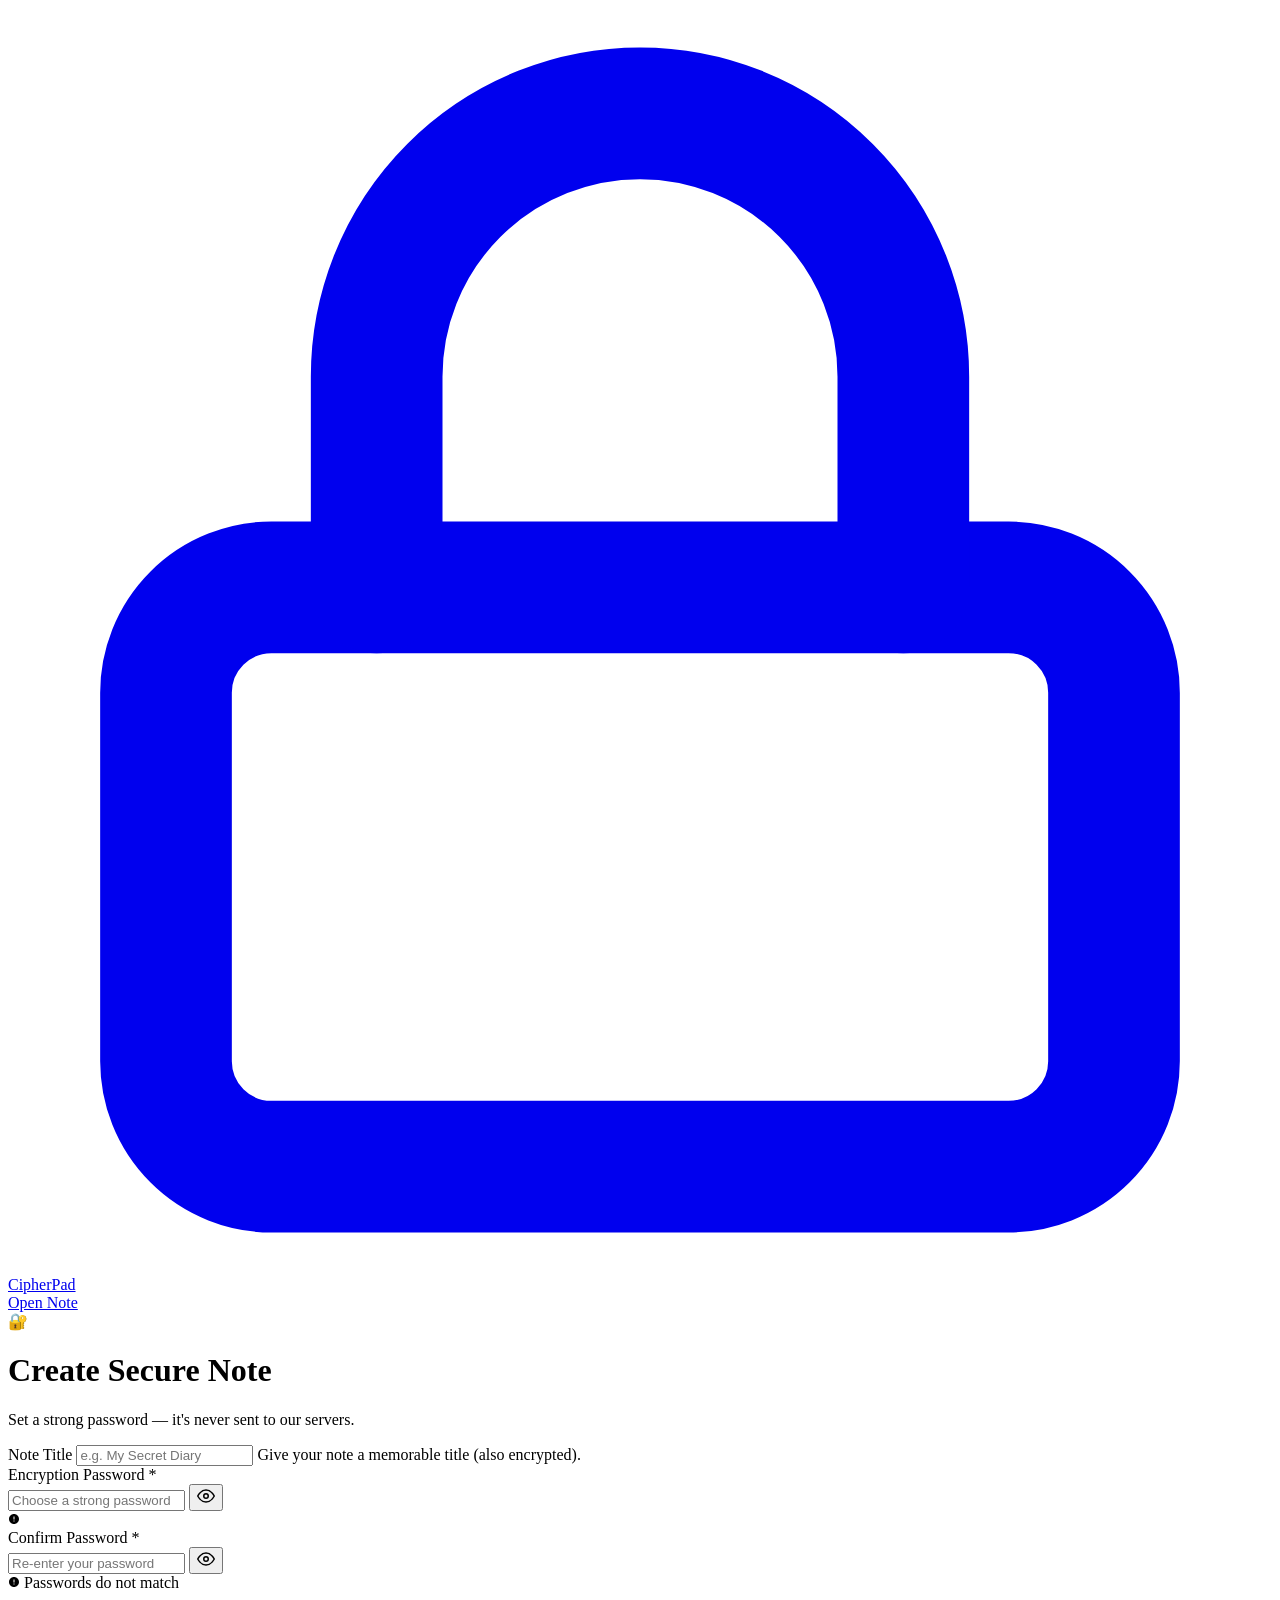
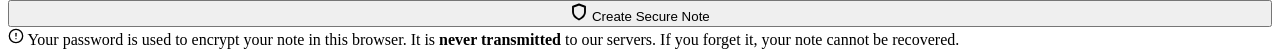
==== src/main/resources/static/create.html @ aa2deb17 "feat: initial CipherPad implementation - Spring Boot 3.4 + Java 21, AES-256-GCM encryption, 15/15 te" ====
<!DOCTYPE html>
<html lang="en">
<head>
  <meta charset="UTF-8"/>
  <meta name="viewport" content="width=device-width, initial-scale=1.0"/>
  <title>Create Secure Note — CipherPad</title>
  <meta name="description" content="Create a new encrypted private note."/>
  <link rel="stylesheet" href="/css/style.css"/>
  <link rel="icon" type="image/svg+xml" href="data:image/svg+xml,<svg xmlns='http://www.w3.org/2000/svg' viewBox='0 0 100 100'><text y='.9em' font-size='90'>🔒</text></svg>"/>
</head>
<body class="page-centered">

<nav class="navbar">
  <div class="navbar-inner">
    <a href="/" class="navbar-brand">
      <svg viewBox="0 0 24 24" fill="none" stroke="currentColor" stroke-width="2.5" stroke-linecap="round" stroke-linejoin="round">
        <rect x="3" y="11" width="18" height="11" rx="2" ry="2"/>
        <path d="M7 11V7a5 5 0 0 1 10 0v4"/>
      </svg>
      CipherPad
    </a>
    <div class="navbar-actions">
      <a href="/open.html" class="btn btn-ghost btn-sm">Open Note</a>
    </div>
  </div>
</nav>

<main>
  <div class="form-card">
    <div class="form-card-header">
      <div class="form-card-icon">🔐</div>
      <h1 class="form-card-title">Create Secure Note</h1>
      <p class="form-card-subtitle">Set a strong password — it's never sent to our servers.</p>
    </div>

    <form id="createForm" class="form-stack" novalidate>
      <!-- Title -->
      <div class="form-group">
        <label class="form-label" for="noteTitle">Note Title</label>
        <input
          type="text"
          id="noteTitle"
          name="noteTitle"
          class="form-input"
          placeholder="e.g. My Secret Diary"
          maxlength="200"
          autocomplete="off"
        />
        <span class="form-hint">Give your note a memorable title (also encrypted).</span>
      </div>

      <!-- Password -->
      <div class="form-group">
        <label class="form-label" for="password">Encryption Password <span style="color:var(--error);">*</span></label>
        <div class="input-wrapper">
          <input
            type="password"
            id="password"
            name="password"
            class="form-input"
            placeholder="Choose a strong password"
            autocomplete="new-password"
            required
          />
          <button type="button" class="toggle-password" data-target="password" aria-label="Toggle password visibility">
            <svg width="18" height="18" viewBox="0 0 24 24" fill="none" stroke="currentColor" stroke-width="2" stroke-linecap="round" stroke-linejoin="round" class="eye-icon">
              <path d="M1 12s4-8 11-8 11 8 11 8-4 8-11 8-11-8-11-8z"/>
              <circle cx="12" cy="12" r="3"/>
            </svg>
          </button>
        </div>
        <!-- Password strength -->
        <div class="password-strength" id="strengthContainer" style="display:none;">
          <div class="strength-bar"><div class="strength-fill" id="strengthFill"></div></div>
          <span class="strength-label" id="strengthLabel"></span>
        </div>
        <span class="form-error hidden" id="passwordError">
          <svg width="12" height="12" viewBox="0 0 24 24" fill="currentColor"><path d="M12 2C6.5 2 2 6.5 2 12s4.5 10 10 10 10-4.5 10-10S17.5 2 12 2zm1 15h-2v-2h2v2zm0-4h-2V7h2v6z"/></svg>
          <span></span>
        </span>
      </div>

      <!-- Confirm Password -->
      <div class="form-group">
        <label class="form-label" for="confirmPassword">Confirm Password <span style="color:var(--error);">*</span></label>
        <div class="input-wrapper">
          <input
            type="password"
            id="confirmPassword"
            name="confirmPassword"
            class="form-input"
            placeholder="Re-enter your password"
            autocomplete="new-password"
            required
          />
          <button type="button" class="toggle-password" data-target="confirmPassword" aria-label="Toggle confirm password visibility">
            <svg width="18" height="18" viewBox="0 0 24 24" fill="none" stroke="currentColor" stroke-width="2" stroke-linecap="round" stroke-linejoin="round" class="eye-icon">
              <path d="M1 12s4-8 11-8 11 8 11 8-4 8-11 8-11-8-11-8z"/>
              <circle cx="12" cy="12" r="3"/>
            </svg>
          </button>
        </div>
        <span class="form-error hidden" id="confirmError">
          <svg width="12" height="12" viewBox="0 0 24 24" fill="currentColor"><path d="M12 2C6.5 2 2 6.5 2 12s4.5 10 10 10 10-4.5 10-10S17.5 2 12 2zm1 15h-2v-2h2v2zm0-4h-2V7h2v6z"/></svg>
          <span>Passwords do not match</span>
        </span>
      </div>

      <!-- General error -->
      <div id="generalError" class="alert alert-error hidden" role="alert"></div>

      <!-- Submit -->
      <button type="submit" id="createBtn" class="btn btn-primary btn-lg" style="width:100%; margin-top:.5rem;">
        <svg width="18" height="18" viewBox="0 0 24 24" fill="none" stroke="currentColor" stroke-width="2.5" stroke-linecap="round" stroke-linejoin="round"><path d="M12 22s8-4 8-10V5l-8-3-8 3v7c0 6 8 10 8 10z"/></svg>
        Create Secure Note
      </button>

      <!-- Info -->
      <div class="alert alert-info" role="note">
        <svg width="16" height="16" viewBox="0 0 24 24" fill="none" stroke="currentColor" stroke-width="2" stroke-linecap="round" stroke-linejoin="round" style="flex-shrink:0;margin-top:.1rem;"><circle cx="12" cy="12" r="10"/><line x1="12" y1="8" x2="12" y2="12"/><line x1="12" y1="16" x2="12.01" y2="16"/></svg>
        <span>Your password is used to encrypt your note in this browser. It is <strong>never transmitted</strong> to our servers. If you forget it, your note cannot be recovered.</span>
      </div>
    </form>
  </div>
</main>

<div class="toast-container" id="toastContainer"></div>
<script src="/js/crypto.js"></script>
<script src="/js/api.js"></script>
<script src="/js/app.js"></script>
<script src="/js/create.js"></script>
</body>
</html>
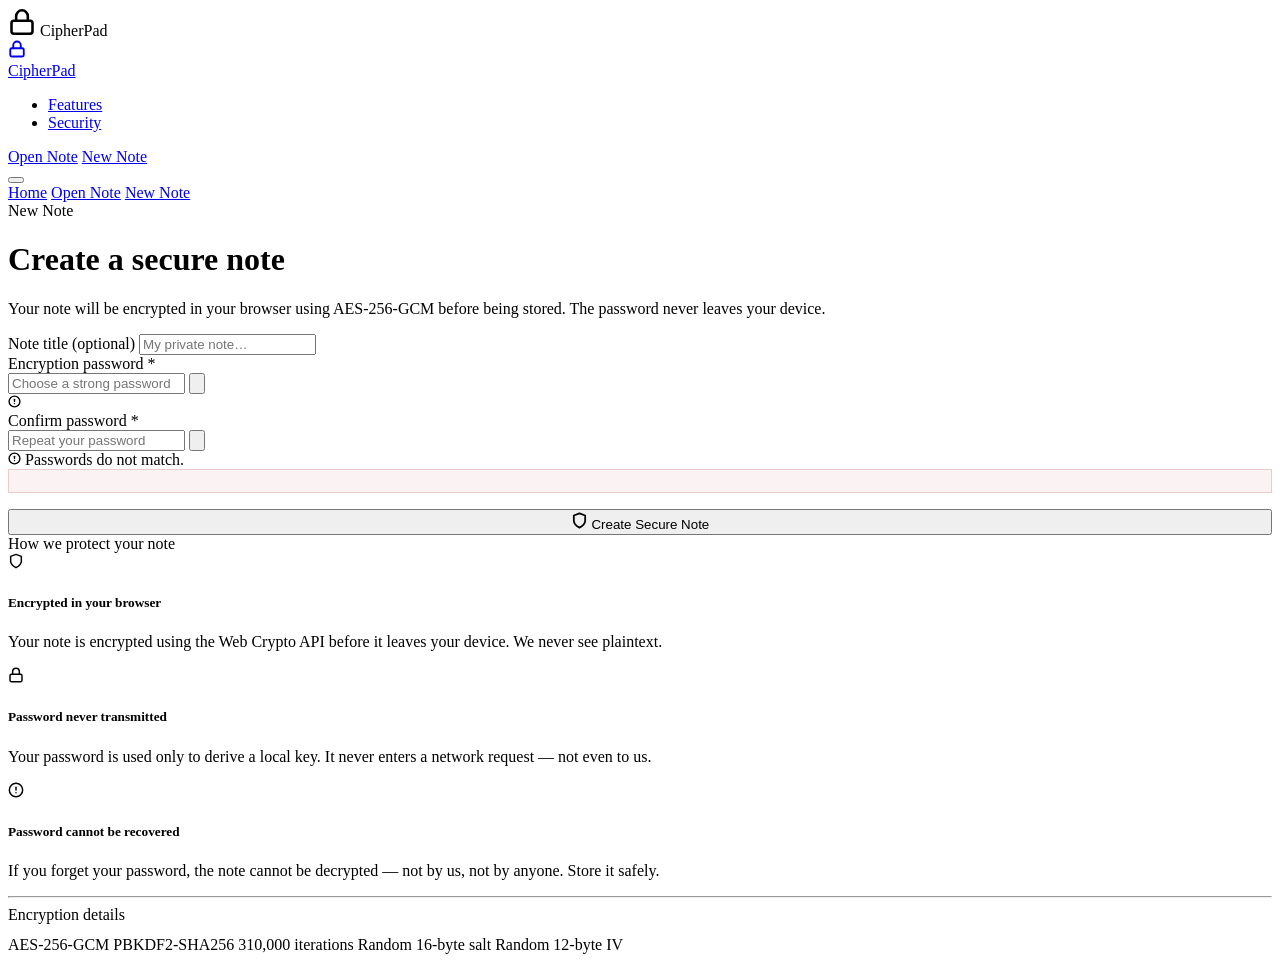
==== commit e2d7f1de: "feat: Cloudflare-inspired redesign — premium orange editorial UI Design system: - New CSS design sys" ====
--- a/src/main/resources/static/create.html
+++ b/src/main/resources/static/create.html
@@ -2,132 +2,189 @@
 <html lang="en">
 <head>
   <meta charset="UTF-8"/>
-  <meta name="viewport" content="width=device-width, initial-scale=1.0"/>
+  <meta name="viewport" content="width=device-width,initial-scale=1"/>
   <title>Create Secure Note — CipherPad</title>
-  <meta name="description" content="Create a new encrypted private note."/>
+  <meta name="description" content="Create a new AES-256-GCM encrypted private note."/>
   <link rel="stylesheet" href="/css/style.css"/>
-  <link rel="icon" type="image/svg+xml" href="data:image/svg+xml,<svg xmlns='http://www.w3.org/2000/svg' viewBox='0 0 100 100'><text y='.9em' font-size='90'>🔒</text></svg>"/>
+  <link rel="icon" type="image/svg+xml" href="data:image/svg+xml,<svg xmlns='http://www.w3.org/2000/svg' viewBox='0 0 32 32'><rect width='32' height='32' rx='7' fill='%23FF5E1F'/><path d='M16 7a5 5 0 0 0-5 5v2H9a1 1 0 0 0-1 1v9a1 1 0 0 0 1 1h14a1 1 0 0 0 1-1v-9a1 1 0 0 0-1-1h-2v-2a5 5 0 0 0-5-5zm0 2a3 3 0 0 1 3 3v2h-6v-2a3 3 0 0 1 3-3zm0 7a2 2 0 1 1 0 4 2 2 0 0 1 0-4z' fill='white'/></svg>"/>
 </head>
-<body class="page-centered">
+<body>
 
+<!-- Preloader -->
+<div id="preloader">
+  <div class="preloader-logo">
+    <svg width="28" height="28" viewBox="0 0 24 24" fill="none" stroke="currentColor" stroke-width="2.2" stroke-linecap="round" stroke-linejoin="round">
+      <rect x="3" y="11" width="18" height="11" rx="2"/><path d="M7 11V7a5 5 0 0 1 10 0v4"/>
+    </svg>
+    CipherPad
+  </div>
+  <div class="preloader-bar"><div class="preloader-fill"></div></div>
+</div>
+
+<!-- Navbar -->
 <nav class="navbar">
-  <div class="navbar-inner">
-    <a href="/" class="navbar-brand">
-      <svg viewBox="0 0 24 24" fill="none" stroke="currentColor" stroke-width="2.5" stroke-linecap="round" stroke-linejoin="round">
-        <rect x="3" y="11" width="18" height="11" rx="2" ry="2"/>
-        <path d="M7 11V7a5 5 0 0 1 10 0v4"/>
-      </svg>
-      CipherPad
-    </a>
-    <div class="navbar-actions">
-      <a href="/open.html" class="btn btn-ghost btn-sm">Open Note</a>
+  <div class="container">
+    <div class="nav-inner">
+      <a href="/" class="nav-logo">
+        <div class="nav-logo-icon">
+          <svg width="18" height="18" viewBox="0 0 24 24" fill="none" stroke="currentColor" stroke-width="2.5" stroke-linecap="round" stroke-linejoin="round">
+            <rect x="3" y="11" width="18" height="11" rx="2"/><path d="M7 11V7a5 5 0 0 1 10 0v4"/>
+          </svg>
+        </div>
+        CipherPad
+      </a>
+      <ul class="nav-links">
+        <li><a href="/#features">Features</a></li>
+        <li><a href="/#security">Security</a></li>
+      </ul>
+      <div class="nav-actions">
+        <a href="/open.html" class="nav-btn-open">Open Note</a>
+        <a href="/create.html" class="btn-primary">New Note</a>
+      </div>
+      <button class="hamburger" id="hamburger" aria-label="Menu">
+        <span></span><span></span><span></span>
+      </button>
     </div>
   </div>
+  <nav class="mobile-nav" id="mobileNav">
+    <a href="/">Home</a>
+    <a href="/open.html" class="btn-secondary">Open Note</a>
+    <a href="/create.html" class="btn-primary">New Note</a>
+  </nav>
 </nav>
 
-<main>
-  <div class="form-card">
-    <div class="form-card-header">
-      <div class="form-card-icon">🔐</div>
-      <h1 class="form-card-title">Create Secure Note</h1>
-      <p class="form-card-subtitle">Set a strong password — it's never sent to our servers.</p>
-    </div>
+<!-- Page body -->
+<div class="page-wrap">
+  <div class="container">
+    <div class="two-col">
 
-    <form id="createForm" class="form-stack" novalidate>
-      <!-- Title -->
-      <div class="form-group">
-        <label class="form-label" for="noteTitle">Note Title</label>
-        <input
-          type="text"
-          id="noteTitle"
-          name="noteTitle"
-          class="form-input"
-          placeholder="e.g. My Secret Diary"
-          maxlength="200"
-          autocomplete="off"
-        />
-        <span class="form-hint">Give your note a memorable title (also encrypted).</span>
+      <!-- Left: Form -->
+      <div class="page-col-left">
+        <div class="page-eyebrow">New Note</div>
+        <h1 class="page-title">Create a secure note</h1>
+        <p class="page-desc">Your note will be encrypted in your browser using AES-256-GCM before being stored. The password never leaves your device.</p>
+
+        <div class="form-card">
+          <form id="createForm" novalidate>
+
+            <div class="form-group">
+              <label class="form-label" for="noteTitle">Note title <span style="color:var(--text-muted);font-weight:400">(optional)</span></label>
+              <input id="noteTitle" type="text" class="form-input" placeholder="My private note…" maxlength="120" autocomplete="off"/>
+            </div>
+
+            <div class="form-group">
+              <label class="form-label" for="password">Encryption password <span style="color:var(--error)">*</span></label>
+              <div class="input-wrap has-toggle">
+                <input id="password" type="password" class="form-input" placeholder="Choose a strong password" autocomplete="new-password" required/>
+                <button type="button" class="toggle-password" data-target="password" aria-label="Show/hide password">
+                  <svg class="eye-icon" viewBox="0 0 24 24"><path d="M1 12s4-8 11-8 11 8 11 8-4 8-11 8-11-8-11-8z"/><circle cx="12" cy="12" r="3"/></svg>
+                </button>
+              </div>
+              <div id="strengthContainer" style="display:none">
+                <div class="strength-bar"><div id="strengthFill" class="strength-fill"></div></div>
+                <div id="strengthLabel" class="strength-label">Strength: —</div>
+              </div>
+              <div id="passwordError" class="field-error hidden">
+                <svg width="13" height="13" viewBox="0 0 24 24" fill="none" stroke="currentColor" stroke-width="2.5" stroke-linecap="round" stroke-linejoin="round"><circle cx="12" cy="12" r="10"/><line x1="12" y1="8" x2="12" y2="12"/><line x1="12" y1="16" x2="12.01" y2="16"/></svg>
+                <span></span>
+              </div>
+            </div>
+
+            <div class="form-group">
+              <label class="form-label" for="confirmPassword">Confirm password <span style="color:var(--error)">*</span></label>
+              <div class="input-wrap has-toggle">
+                <input id="confirmPassword" type="password" class="form-input" placeholder="Repeat your password" autocomplete="new-password" required/>
+                <button type="button" class="toggle-password" data-target="confirmPassword" aria-label="Show/hide password">
+                  <svg class="eye-icon" viewBox="0 0 24 24"><path d="M1 12s4-8 11-8 11 8 11 8-4 8-11 8-11-8-11-8z"/><circle cx="12" cy="12" r="3"/></svg>
+                </button>
+              </div>
+              <div id="confirmError" class="field-error hidden">
+                <svg width="13" height="13" viewBox="0 0 24 24" fill="none" stroke="currentColor" stroke-width="2.5" stroke-linecap="round" stroke-linejoin="round"><circle cx="12" cy="12" r="10"/><line x1="12" y1="8" x2="12" y2="12"/><line x1="12" y1="16" x2="12.01" y2="16"/></svg>
+                <span>Passwords do not match.</span>
+              </div>
+            </div>
+
+            <div id="generalError" class="hidden" style="
+              background:rgba(198,83,83,.07);border:1px solid rgba(198,83,83,.25);
+              border-radius:var(--radius);padding:11px 14px;
+              font-size:.875rem;color:var(--error);margin-bottom:16px;
+            "></div>
+
+            <button type="submit" id="createBtn" class="btn-primary btn-lg" style="width:100%;justify-content:center">
+              <svg width="17" height="17" viewBox="0 0 24 24" fill="none" stroke="currentColor" stroke-width="2.5" stroke-linecap="round" stroke-linejoin="round">
+                <path d="M12 22s8-4 8-10V5l-8-3-8 3v7c0 6 8 10 8 10z"/>
+              </svg>
+              Create Secure Note
+            </button>
+
+          </form>
+        </div>
       </div>
 
-      <!-- Password -->
-      <div class="form-group">
-        <label class="form-label" for="password">Encryption Password <span style="color:var(--error);">*</span></label>
-        <div class="input-wrapper">
-          <input
-            type="password"
-            id="password"
-            name="password"
-            class="form-input"
-            placeholder="Choose a strong password"
-            autocomplete="new-password"
-            required
-          />
-          <button type="button" class="toggle-password" data-target="password" aria-label="Toggle password visibility">
-            <svg width="18" height="18" viewBox="0 0 24 24" fill="none" stroke="currentColor" stroke-width="2" stroke-linecap="round" stroke-linejoin="round" class="eye-icon">
-              <path d="M1 12s4-8 11-8 11 8 11 8-4 8-11 8-11-8-11-8z"/>
-              <circle cx="12" cy="12" r="3"/>
-            </svg>
-          </button>
+      <!-- Right: Security Panel -->
+      <div class="page-col-right">
+        <div class="info-panel">
+          <div class="info-panel-title">How we protect your note</div>
+          <div class="info-items">
+            <div class="info-item">
+              <div class="info-item-icon">
+                <svg width="16" height="16" viewBox="0 0 24 24" fill="none" stroke="currentColor" stroke-width="2.2" stroke-linecap="round" stroke-linejoin="round">
+                  <path d="M12 22s8-4 8-10V5l-8-3-8 3v7c0 6 8 10 8 10z"/>
+                </svg>
+              </div>
+              <div>
+                <h5>Encrypted in your browser</h5>
+                <p>Your note is encrypted using the Web Crypto API before it leaves your device. We never see plaintext.</p>
+              </div>
+            </div>
+            <div class="info-item">
+              <div class="info-item-icon">
+                <svg width="16" height="16" viewBox="0 0 24 24" fill="none" stroke="currentColor" stroke-width="2.2" stroke-linecap="round" stroke-linejoin="round">
+                  <rect x="3" y="11" width="18" height="11" rx="2"/><path d="M7 11V7a5 5 0 0 1 10 0v4"/>
+                </svg>
+              </div>
+              <div>
+                <h5>Password never transmitted</h5>
+                <p>Your password is used only to derive a local key. It never enters a network request — not even to us.</p>
+              </div>
+            </div>
+            <div class="info-item">
+              <div class="info-item-icon">
+                <svg width="16" height="16" viewBox="0 0 24 24" fill="none" stroke="currentColor" stroke-width="2.2" stroke-linecap="round" stroke-linejoin="round">
+                  <circle cx="12" cy="12" r="10"/><line x1="12" y1="8" x2="12" y2="12"/><line x1="12" y1="16" x2="12.01" y2="16"/>
+                </svg>
+              </div>
+              <div>
+                <h5>Password cannot be recovered</h5>
+                <p>If you forget your password, the note cannot be decrypted — not by us, not by anyone. Store it safely.</p>
+              </div>
+            </div>
+          </div>
+          <hr class="info-divider"/>
+          <div class="info-panel-title" style="margin-bottom:12px">Encryption details</div>
+          <div class="info-tech">
+            <span class="tech-tag">AES-256-GCM</span>
+            <span class="tech-tag">PBKDF2-SHA256</span>
+            <span class="tech-tag">310,000 iterations</span>
+            <span class="tech-tag">Random 16-byte salt</span>
+            <span class="tech-tag">Random 12-byte IV</span>
+          </div>
         </div>
-        <!-- Password strength -->
-        <div class="password-strength" id="strengthContainer" style="display:none;">
-          <div class="strength-bar"><div class="strength-fill" id="strengthFill"></div></div>
-          <span class="strength-label" id="strengthLabel"></span>
-        </div>
-        <span class="form-error hidden" id="passwordError">
-          <svg width="12" height="12" viewBox="0 0 24 24" fill="currentColor"><path d="M12 2C6.5 2 2 6.5 2 12s4.5 10 10 10 10-4.5 10-10S17.5 2 12 2zm1 15h-2v-2h2v2zm0-4h-2V7h2v6z"/></svg>
-          <span></span>
-        </span>
       </div>
 
-      <!-- Confirm Password -->
-      <div class="form-group">
-        <label class="form-label" for="confirmPassword">Confirm Password <span style="color:var(--error);">*</span></label>
-        <div class="input-wrapper">
-          <input
-            type="password"
-            id="confirmPassword"
-            name="confirmPassword"
-            class="form-input"
-            placeholder="Re-enter your password"
-            autocomplete="new-password"
-            required
-          />
-          <button type="button" class="toggle-password" data-target="confirmPassword" aria-label="Toggle confirm password visibility">
-            <svg width="18" height="18" viewBox="0 0 24 24" fill="none" stroke="currentColor" stroke-width="2" stroke-linecap="round" stroke-linejoin="round" class="eye-icon">
-              <path d="M1 12s4-8 11-8 11 8 11 8-4 8-11 8-11-8-11-8z"/>
-              <circle cx="12" cy="12" r="3"/>
-            </svg>
-          </button>
-        </div>
-        <span class="form-error hidden" id="confirmError">
-          <svg width="12" height="12" viewBox="0 0 24 24" fill="currentColor"><path d="M12 2C6.5 2 2 6.5 2 12s4.5 10 10 10 10-4.5 10-10S17.5 2 12 2zm1 15h-2v-2h2v2zm0-4h-2V7h2v6z"/></svg>
-          <span>Passwords do not match</span>
-        </span>
-      </div>
+    </div>
+  </div>
+</div>
 
-      <!-- General error -->
-      <div id="generalError" class="alert alert-error hidden" role="alert"></div>
+<div id="toastContainer"></div>
 
-      <!-- Submit -->
-      <button type="submit" id="createBtn" class="btn btn-primary btn-lg" style="width:100%; margin-top:.5rem;">
-        <svg width="18" height="18" viewBox="0 0 24 24" fill="none" stroke="currentColor" stroke-width="2.5" stroke-linecap="round" stroke-linejoin="round"><path d="M12 22s8-4 8-10V5l-8-3-8 3v7c0 6 8 10 8 10z"/></svg>
-        Create Secure Note
-      </button>
-
-      <!-- Info -->
-      <div class="alert alert-info" role="note">
-        <svg width="16" height="16" viewBox="0 0 24 24" fill="none" stroke="currentColor" stroke-width="2" stroke-linecap="round" stroke-linejoin="round" style="flex-shrink:0;margin-top:.1rem;"><circle cx="12" cy="12" r="10"/><line x1="12" y1="8" x2="12" y2="12"/><line x1="12" y1="16" x2="12.01" y2="16"/></svg>
-        <span>Your password is used to encrypt your note in this browser. It is <strong>never transmitted</strong> to our servers. If you forget it, your note cannot be recovered.</span>
-      </div>
-    </form>
-  </div>
-</main>
-
-<div class="toast-container" id="toastContainer"></div>
 <script src="/js/crypto.js"></script>
 <script src="/js/api.js"></script>
 <script src="/js/app.js"></script>
 <script src="/js/create.js"></script>
+<script>
+  window.addEventListener('load', () => setTimeout(() => document.getElementById('preloader').classList.add('hidden'), 900));
+  document.getElementById('hamburger').addEventListener('click', () => document.getElementById('mobileNav').classList.toggle('open'));
+</script>
 </body>
 </html>
